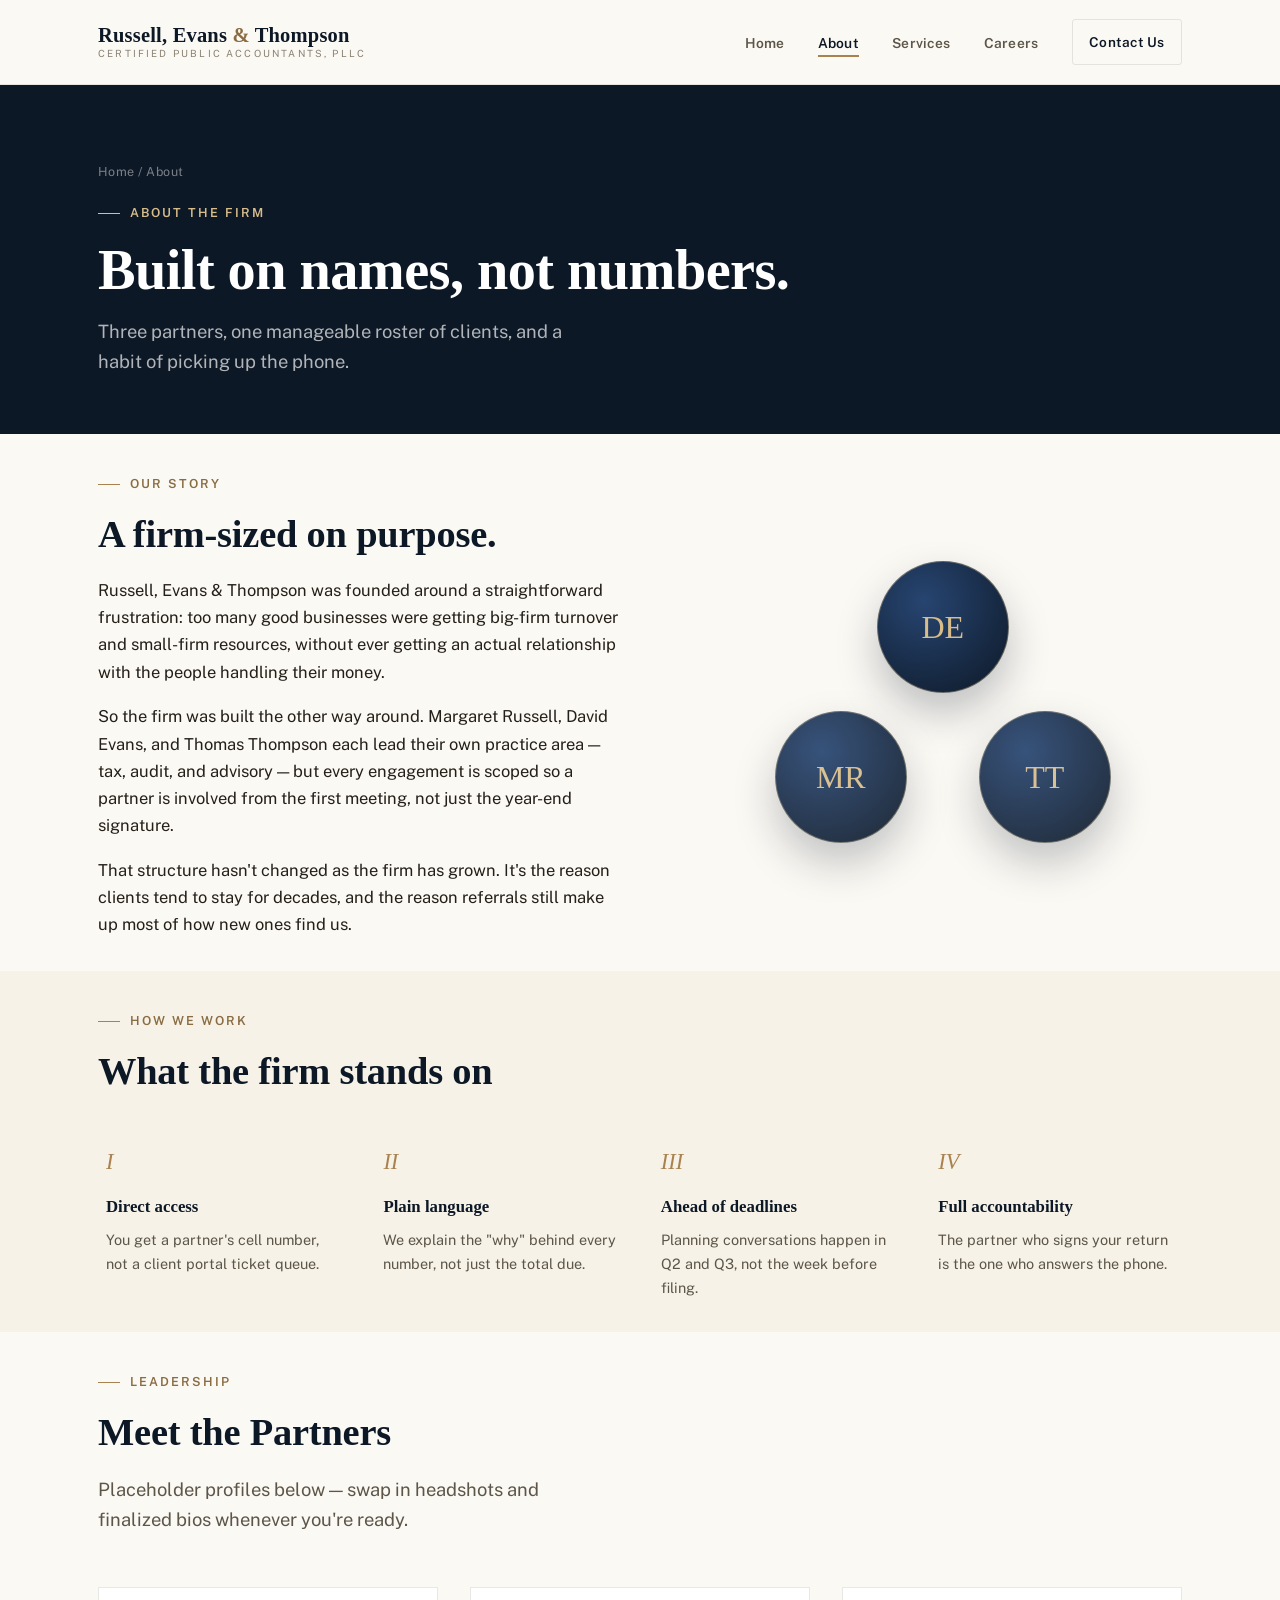
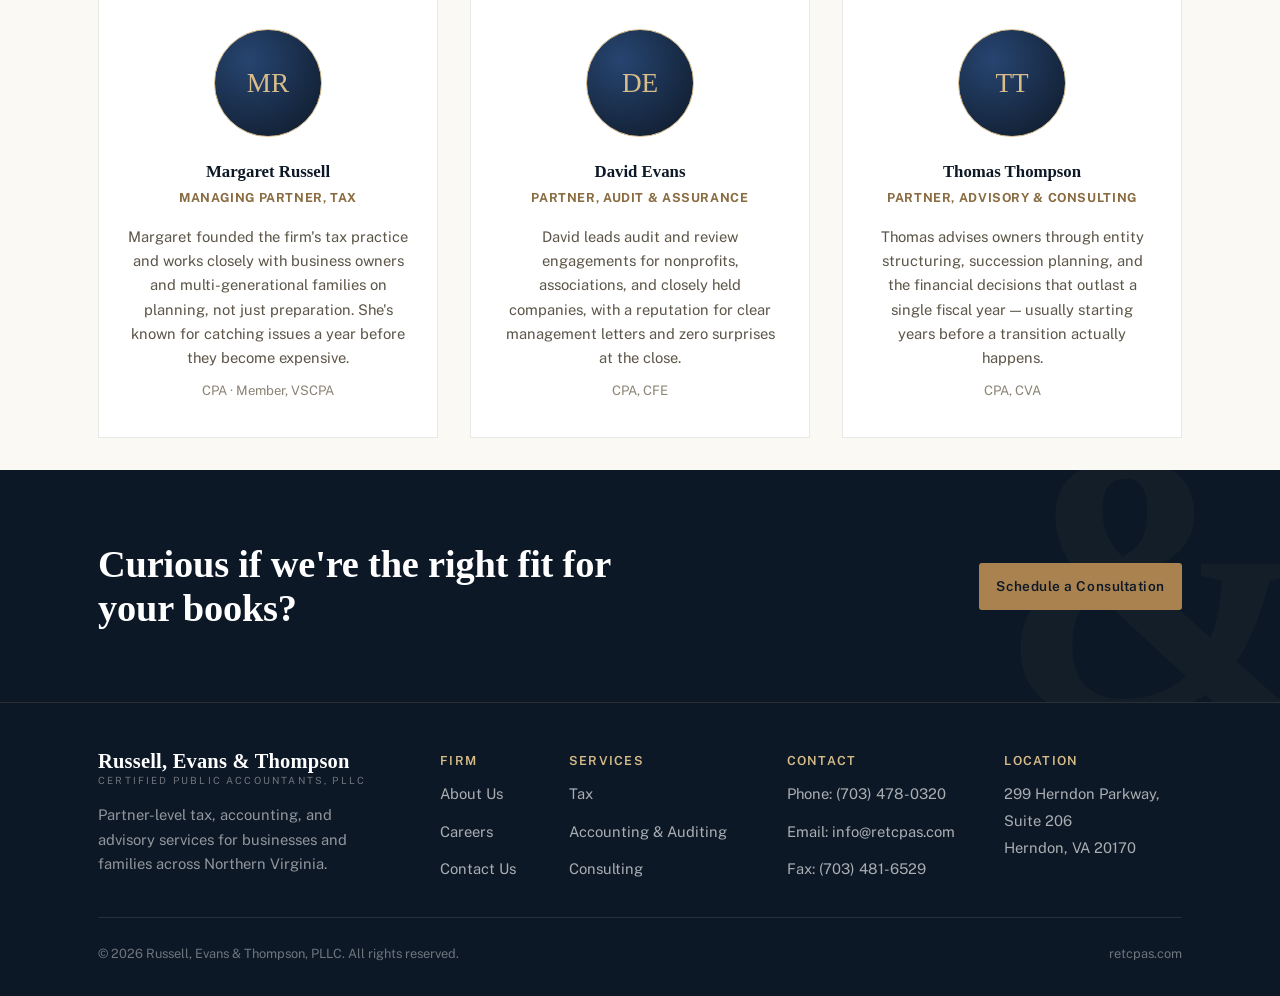
==== about.html @ a379a824 "init" ====
<!DOCTYPE html>
<html lang="en">
<head>
<meta charset="UTF-8">
<meta name="viewport" content="width=device-width, initial-scale=1.0">
<title>About Us | Russell, Evans & Thompson, PLLC</title>
<meta name="description" content="Meet the partners and learn the story behind Russell, Evans & Thompson, PLLC.">
<link rel="preconnect" href="https://fonts.googleapis.com">
<link rel="preconnect" href="https://fonts.gstatic.com" crossorigin>
<link href="https://fonts.googleapis.com/css2?family=Fraunces:ital,wght@0,500;0,600;1,500&family=Public+Sans:wght@400;500;600;700&display=swap" rel="stylesheet">
<link rel="stylesheet" href="css/style.css">
</head>
<body>

<header class="site-header">
  <div class="container">
    <a href="index.html" class="logo">
      <span class="logo-name">Russell, Evans <span>&amp;</span> Thompson</span>
      <span class="logo-sub">Certified Public Accountants, PLLC</span>
    </a>
    <nav class="main-nav">
      <ul>
        <li><a class="nav-link" href="index.html">Home</a></li>
        <li><a class="nav-link" href="about.html">About</a></li>
        <li class="has-dropdown">
          <a class="nav-link" href="tax.html">Services</a>
          <div class="dropdown">
            <a href="tax.html">Tax</a>
            <a href="accounting-auditing.html">Accounting &amp; Auditing</a>
            <a href="consulting.html">Consulting</a>
          </div>
        </li>
        <li><a class="nav-link" href="careers.html">Careers</a></li>
      </ul>
      <a href="contact.html" class="btn btn-outline-dark nav-cta">Contact Us</a>
    </nav>
    <button class="nav-toggle" aria-label="Toggle menu" aria-expanded="false"><span></span></button>
  </div>
</header>

<section class="page-hero">
  <div class="container">
    <span class="breadcrumb"><a href="index.html">Home</a> / About</span><br>
    <span class="eyebrow hero-eyebrow" style="margin-top:1.2rem;">About the Firm</span>
    <h1>Built on names, not numbers.</h1>
    <p class="lede">Three partners, one manageable roster of clients, and a habit of picking up the phone.</p>
  </div>
</section>

<section>
  <div class="container two-col">
    <div>
      <span class="eyebrow">Our Story</span>
      <h2 style="margin: 1.1rem 0 1.3rem;">A firm-sized on purpose.</h2>
      <p style="margin-bottom: 1.1rem;">Russell, Evans &amp; Thompson was founded around a straightforward frustration: too many good businesses were getting big-firm turnover and small-firm resources, without ever getting an actual relationship with the people handling their money.</p>
      <p style="margin-bottom: 1.1rem;">So the firm was built the other way around. Margaret Russell, David Evans, and Thomas Thompson each lead their own practice area — tax, audit, and advisory — but every engagement is scoped so a partner is involved from the first meeting, not just the year-end signature.</p>
      <p>That structure hasn't changed as the firm has grown. It's the reason clients tend to stay for decades, and the reason referrals still make up most of how new ones find us.</p>
    </div>
    <div class="monogram-trio" aria-hidden="true">
      <div class="monogram">MR</div>
      <div class="monogram">DE</div>
      <div class="monogram">TT</div>
    </div>
  </div>
</section>

<section class="section-cream">
  <div class="container">
    <div class="section-head">
      <span class="eyebrow">How We Work</span>
      <h2 style="margin: 1.1rem 0 1.3rem;">What the firm stands on</h2>
    </div>
    <div class="values-grid">
      <div class="value-item">
        <span class="mark">I</span>
        <h4>Direct access</h4>
        <p>You get a partner's cell number, not a client portal ticket queue.</p>
      </div>
      <div class="value-item">
        <span class="mark">II</span>
        <h4>Plain language</h4>
        <p>We explain the "why" behind every number, not just the total due.</p>
      </div>
      <div class="value-item">
        <span class="mark">III</span>
        <h4>Ahead of deadlines</h4>
        <p>Planning conversations happen in Q2 and Q3, not the week before filing.</p>
      </div>
      <div class="value-item">
        <span class="mark">IV</span>
        <h4>Full accountability</h4>
        <p>The partner who signs your return is the one who answers the phone.</p>
      </div>
    </div>
  </div>
</section>

<section>
  <div class="container">
    <div class="section-head">
      <span class="eyebrow">Leadership</span>
      <h2 style="margin: 1.1rem 0 1.3rem;">Meet the Partners</h2>
      <p class="lede">Placeholder profiles below — swap in headshots and finalized bios whenever you're ready.</p>
    </div>
    <div class="team-grid">
      <div class="team-card">
        <div class="avatar">MR</div>
        <h4>Margaret Russell</h4>
        <span class="role">Managing Partner, Tax</span>
        <p class="bio">Margaret founded the firm's tax practice and works closely with business owners and multi-generational families on planning, not just preparation. She's known for catching issues a year before they become expensive.</p>
        <span class="creds">CPA · Member, VSCPA</span>
      </div>
      <div class="team-card">
        <div class="avatar">DE</div>
        <h4>David Evans</h4>
        <span class="role">Partner, Audit &amp; Assurance</span>
        <p class="bio">David leads audit and review engagements for nonprofits, associations, and closely held companies, with a reputation for clear management letters and zero surprises at the close.</p>
        <span class="creds">CPA, CFE</span>
      </div>
      <div class="team-card">
        <div class="avatar">TT</div>
        <h4>Thomas Thompson</h4>
        <span class="role">Partner, Advisory &amp; Consulting</span>
        <p class="bio">Thomas advises owners through entity structuring, succession planning, and the financial decisions that outlast a single fiscal year — usually starting years before a transition actually happens.</p>
        <span class="creds">CPA, CVA</span>
      </div>
    </div>
  </div>
</section>

<section class="cta-banner">
  <span class="hero-amp" aria-hidden="true" style="font-size: 24rem; opacity: 0.5;">&amp;</span>
  <div class="container">
    <h2>Curious if we're the right fit for your books?</h2>
    <a href="contact.html" class="btn btn-primary">Schedule a Consultation</a>
  </div>
</section>

<footer class="site-footer">
  <div class="container">
    <div class="footer-grid">
      <div>
        <a href="index.html" class="logo">
          <span class="logo-name">Russell, Evans &amp; Thompson</span>
          <span class="logo-sub">Certified Public Accountants, PLLC</span>
        </a>
        <p class="footer-about">Partner-level tax, accounting, and advisory services for businesses and families across Northern Virginia.</p>
      </div>
      <div class="footer-col">
        <h4>Firm</h4>
        <ul>
          <li><a href="about.html">About Us</a></li>
          <li><a href="careers.html">Careers</a></li>
          <li><a href="contact.html">Contact Us</a></li>
        </ul>
      </div>
      <div class="footer-col">
        <h4>Services</h4>
        <ul>
          <li><a href="tax.html">Tax</a></li>
          <li><a href="accounting-auditing.html">Accounting &amp; Auditing</a></li>
          <li><a href="consulting.html">Consulting</a></li>
        </ul>
      </div>
      <div class="footer-col">
        <h4>Contact</h4>
        <ul>
          <li><a href="tel:7034780320">Phone: (703) 478-0320</a></li>
          <li><a href="mailto:info@retcpas.com">Email: info@retcpas.com</a></li>
          <li><a href="tel:7034816529">Fax: (703) 481-6529</a></li>
        </ul>
      </div>
      <div class="footer-col">
        <h4>Location</h4>
        <ul>
          <li><a href="https://maps.app.goo.gl/bE8forkSp5L4sg2X7" target="_blank" rel="noopener noreferrer">299 Herndon Parkway, Suite 206<br>Herndon, VA 20170</a></li>
        </ul>
      </div>
    </div>
    <div class="footer-bottom">
      <span>© 2026 Russell, Evans &amp; Thompson, PLLC. All rights reserved.</span>
      <span>retcpas.com</span>
    </div>
  </div>
</footer>

<script src="js/main.js"></script>
</body>
</html>
---- css/style.css ----
/* ============================================================
   Russell, Evans & Thompson, PLLC — Site Stylesheet
   Design tokens
   ============================================================ */

:root {
  /* Color */
  --navy-950: #0d1826;
  --navy-900: #122238;
  --navy-800: #1b3153;
  --navy-700: #274571;
  --brass: #a9824f;
  --brass-light: #d8bd8b;
  --brass-dim: #8a6c42;
  --cream: #f6f2e8;
  --paper: #fbf9f4;
  --ink: #241f18;
  --ink-soft: #5c5548;
  --ink-faint: #8b8374;
  --white: #ffffff;
  --line: rgba(169, 130, 79, 0.28);
  --line-soft: rgba(36, 31, 24, 0.1);

  /* Type */
  --font-display: "Lora", "Iowan Old Style", Georgia, serif;
  --font-body: "Public Sans", "Segoe UI", Helvetica, Arial, sans-serif;
  --font-eyebrow: "Public Sans", sans-serif;

  /* Layout */
  --container: 1180px;
  --gutter: clamp(1.25rem, 4vw, 3rem);
  --radius: 3px;
}

/* ============================================================
   Reset / base
   ============================================================ */

* { box-sizing: border-box; }
html { scroll-behavior: smooth; }

body {
  margin: 0;
  background: var(--paper);
  color: var(--ink);
  font-family: var(--font-body);
  font-size: 16.5px;
  line-height: 1.65;
  -webkit-font-smoothing: antialiased;
}

img { max-width: 100%; display: block; }
a { color: inherit; text-decoration: none; }
ul { margin: 0; padding: 0; list-style: none; }
h1, h2, h3, h4 { font-family: var(--font-display); margin: 0; font-weight: 600; color: var(--navy-950); }
p { margin: 0; }
button { font-family: inherit; cursor: pointer; }

.container {
  max-width: var(--container);
  margin: 0 auto;
  padding-left: var(--gutter);
  padding-right: var(--gutter);
}

:focus-visible {
  outline: 2px solid var(--brass);
  outline-offset: 3px;
}

@media (prefers-reduced-motion: reduce) {
  *, *::before, *::after { animation-duration: 0.001ms !important; transition-duration: 0.001ms !important; }
  html { scroll-behavior: auto; }
}

/* ============================================================
   Type scale
   ============================================================ */

.eyebrow {
  font-family: var(--font-eyebrow);
  font-size: 0.78rem;
  letter-spacing: 0.16em;
  text-transform: uppercase;
  color: var(--brass-dim);
  font-weight: 600;
  display: inline-flex;
  align-items: center;
  gap: 0.6rem;
}

.eyebrow::before {
  content: "";
  width: 22px;
  height: 1px;
  background: var(--brass);
  display: inline-block;
}

h1 { font-size: clamp(2.4rem, 4.4vw, 3.8rem); line-height: 1.08; letter-spacing: -0.01em; }
h2 { font-size: clamp(1.9rem, 3vw, 2.6rem); line-height: 1.15; letter-spacing: -0.005em; }
h3 { font-size: 1.35rem; line-height: 1.3; }
h4 { font-size: 1.05rem; }

.lede {
  font-size: 1.15rem;
  color: var(--ink-soft);
  max-width: 46ch;
}

.rule {
  border: none;
  border-top: 1px solid var(--line);
  margin: 0;
}

.rule-ledger {
  height: 4px;
  background: none;
  border: none;
  position: relative;
  width: 64px;
}
.rule-ledger::before, .rule-ledger::after {
  content: "";
  position: absolute;
  left: 0; right: 0;
  height: 1px;
  background: var(--brass);
}
.rule-ledger::before { top: 0; }
.rule-ledger::after { top: 3px; width: 34px; }

/* ============================================================
   Buttons
   ============================================================ */

.btn {
  display: inline-flex;
  align-items: center;
  padding: 0.7rem 1rem;
  font-family: var(--font-eyebrow);
  font-size: 0.85rem;
  font-weight: 600;
  letter-spacing: 0.04em;
  border-radius: var(--radius);
  border: 1px solid transparent;
  transition: all 0.2s ease;
  white-space: nowrap;
}

.btn-primary {
  background: var(--brass);
  color: var(--navy-950);
}
.btn-primary:hover { background: var(--brass-light); }

.btn-outline {
  border-color: rgba(255,255,255,0.35);
  color: var(--white);
}
.btn-outline:hover { border-color: var(--brass); color: var(--brass-light); }

.btn-outline-dark {
  border-color: var(--line-soft);
  color: var(--navy-950);
}
.btn-outline-dark:hover { border-color: var(--brass); color: var(--brass-dim); }

.btn-arrow::after { content: "→"; transition: transform 0.2s ease; }
.btn-arrow:hover::after { transform: translateX(3px); }

/* ============================================================
   Header / Nav
   ============================================================ */

.site-header {
  position: sticky;
  top: 0;
  z-index: 100;
  background: rgba(251, 249, 244, 1);
  border-bottom: 1px solid var(--line-soft);
}

.site-header .container {
  display: flex;
  align-items: center;
  justify-content: space-between;
  height: 84px;
}

.logo {
  display: flex;
  flex-direction: column;
  line-height: 1;
}
.logo .logo-name {
  font-family: var(--font-display);
  font-size: 1.28rem;
  font-weight: 600;
  color: var(--navy-950);
  letter-spacing: 0.01em;
}
.logo .logo-name span { color: var(--brass-dim); }
.logo .logo-sub {
  font-family: var(--font-eyebrow);
  font-size: 0.62rem;
  letter-spacing: 0.22em;
  color: var(--ink-faint);
  margin-top: 4px;
  text-transform: uppercase;
}

.main-nav { display: flex; align-items: center; gap: 2.1rem; }

.main-nav ul { display: flex; gap: 2.1rem; align-items: center; }

.main-nav a.nav-link {
  font-family: var(--font-eyebrow);
  font-size: 0.86rem;
  font-weight: 600;
  color: var(--ink-soft);
  padding: 0.3rem 0;
  position: relative;
  letter-spacing: 0.01em;
}
.main-nav a.nav-link::after {
  content: "";
  position: absolute;
  left: 0; bottom: -2px;
  width: 0; height: 2px;
  background: var(--brass);
  transition: width 0.2s ease;
}
.main-nav a.nav-link:hover::after,
.main-nav a.nav-link.active::after { width: 100%; }
.main-nav a.nav-link.active { color: var(--navy-950); }

.has-dropdown { position: relative; }
.dropdown {
  position: absolute;
  top: 100%;
  left: -1.2rem;
  min-width: 230px;
  background: var(--white);
  border: 1px solid var(--line-soft);
  border-top: 2px solid var(--brass);
  box-shadow: 0 18px 40px rgba(13,24,38,0.1);
  padding: 0.5rem 0;
  opacity: 0;
  visibility: hidden;
  transform: translateY(6px);
  transition: all 0.18s ease;
}
.has-dropdown:hover .dropdown,
.has-dropdown:focus-within .dropdown {
  opacity: 1; visibility: visible; transform: translateY(0);
}
.dropdown a {
  display: block;
  padding: 0.7rem 1.2rem;
  font-size: 0.86rem;
  font-family: var(--font-eyebrow);
  color: var(--ink-soft);
  font-weight: 500;
}
.dropdown a:hover { background: var(--cream); color: var(--navy-950); }

.nav-cta { margin-left: 0rem; }

.nav-toggle {
  display: none;
  background: none;
  border: none;
  width: 34px;
  height: 26px;
  position: relative;
}
.nav-toggle span, .nav-toggle span::before, .nav-toggle span::after {
  content: "";
  position: absolute;
  left: 0; right: 0;
  height: 2px;
  background: var(--navy-950);
  transition: all 0.2s ease;
}
.nav-toggle span { top: 12px; }
.nav-toggle span::before { top: -9px; }
.nav-toggle span::after { top: 9px; }
.nav-toggle.open span { background: transparent; }
.nav-toggle.open span::before { transform: rotate(45deg) translate(6px, 7px); }
.nav-toggle.open span::after { transform: rotate(-45deg) translate(6px, -7px); }

/* ============================================================
   Hero
   ============================================================ */

.hero {
  position: relative;
  background: linear-gradient(180deg, var(--navy-950), var(--navy-900) 70%);
  color: var(--white);
  overflow: hidden;
  padding: 4rem 0 3.5rem;
}

.hero-amp {
  position: absolute;
  right: -3vw;
  top: 50%;
  transform: translateY(-50%);
  font-family: var(--font-display);
  font-size: 46rem;
  line-height: 1;
  color: rgba(216, 189, 139, 0.07);
  font-weight: 600;
  pointer-events: none;
  user-select: none;
}

.hero .container { position: relative; z-index: 1; }
.hero-content { max-width: 620px; }
.hero-eyebrow { color: var(--brass-light); }
.hero-eyebrow::before { background: var(--brass-light); }
.hero h1 { color: var(--white); margin: 1.1rem 0 1.4rem; }
.hero h1 em { font-style: italic; color: var(--brass-light); }
.hero .lede { color: rgba(255,255,255,0.72); font-size: 1.15rem; margin-bottom: 2.2rem; }
.hero-actions { display: flex; gap: 1rem; flex-wrap: wrap; }

/* stat strip */
.stat-strip {
  background: var(--navy-800);
  color: var(--white);
  border-top: 1px solid rgba(216,189,139,0.18);
}
.stat-strip .container {
  display: grid;
  grid-template-columns: repeat(3, 1fr);
  gap: 2rem;
  padding-top: 2.6rem;
  padding-bottom: 2.6rem;
}
.stat { text-align: center; border-left: 1px solid rgba(255,255,255,0.12); padding-left: 2rem; }
.stat:first-child { border-left: none; padding-left: 0; }
.stat .num {
  font-family: var(--font-display);
  font-size: 2.3rem;
  color: var(--brass-light);
  display: block;
}
.stat .label {
  font-family: var(--font-eyebrow);
  font-size: 0.78rem;
  letter-spacing: 0.06em;
  color: rgba(255,255,255,0.65);
  margin-top: 0.3rem;
  display: block;
}

/* ============================================================
   Sections general
   ============================================================ */

section { padding: 2rem 0; }
.section-cream { background: var(--cream); }
.section-navy { background: var(--navy-950); color: var(--white); }
.section-navy h2 { color: var(--white); }
.section-head { max-width: 640px; margin-bottom: 3.2rem; }
.section-head .rule-ledger { margin: 1.1rem 0 1.3rem; }

.two-col {
  display: grid;
  grid-template-columns: 1.05fr 0.95fr;
  gap: clamp(2rem, 6vw, 5rem);
  align-items: center;
}

/* Monogram trio graphic used on About preview */
.monogram-trio {
  display: flex;
  justify-content: center;
  align-items: flex-end;
  gap: -10px;
  position: relative;
  height: auto;
}
.monogram {
  width: 132px;
  height: 132px;
  border-radius: 50%;
  display: flex;
  align-items: center;
  justify-content: center;
  font-family: var(--font-display);
  font-size: 2rem;
  color: var(--brass-light);
  background: radial-gradient(circle at 35% 30%, var(--navy-700), var(--navy-950));
  border: 1px solid rgba(216,189,139,0.4);
  position: relative;
  box-shadow: 0 20px 40px rgba(13,24,38,0.25);
}
.monogram-trio .monogram:nth-child(1) { margin-right: -30px; transform: translateY(75px); z-index: 1; opacity: 0.92; }
.monogram-trio .monogram:nth-child(2) { z-index: 1; transform: translateY(-75px) }
.monogram-trio .monogram:nth-child(3) { margin-left: -30px; transform: translateY(75px); z-index: 1; opacity: 0.92; }

/* ============================================================
   Cards: services
   ============================================================ */

.card-grid {
  display: flex;
  flex-wrap: nowrap;
  gap: 1.75rem;
  align-items: stretch;
}

.service-card {
  display: flex;
  flex-direction: column;
  background: var(--white);
  border: 1px solid var(--line-soft);
  border-top: 3px solid var(--brass);
  padding: 1rem 2rem;
  transition: transform 0.2s ease, box-shadow 0.2s ease;
}
.service-card:hover { transform: translateY(-5px); box-shadow: 0 22px 50px rgba(13,24,38,0.09); }
.service-card .index {
  font-family: var(--font-display);
  font-style: italic;
  color: var(--brass);
  font-size: 1rem;
  margin-bottom: 0.5rem;
  display: block;
}
.service-card h3 { margin-bottom: 0.8rem; }
.service-card p { color: var(--ink-soft); font-size: 0.98rem; margin-bottom: 1rem; }
.service-card .card-link {
  font-family: var(--font-eyebrow);
  font-size: 0.82rem;
  font-weight: 700;
  letter-spacing: 0.03em;
  color: var(--navy-900);
  display: inline-flex;
  /* gap: 0.4rem; */
  align-items: end;
  margin-top: auto;
}
.service-card .card-link::after { content: "→"; transition: transform 0.2s ease; }
.service-card .card-link:hover::after { transform: translateX(3px); }

/* ============================================================
   Team cards
   ============================================================ */

.team-grid {
  display: grid;
  grid-template-columns: repeat(3, 1fr);
  gap: 2rem;
}

.team-card {
  background: var(--white);
  border: 1px solid var(--line-soft);
  text-align: center;
  padding: 2.6rem 1.8rem 2.2rem;
}
.avatar {
  width: 108px;
  height: 108px;
  margin: 0 auto 1.3rem;
  border-radius: 50%;
  background: radial-gradient(circle at 32% 28%, var(--navy-700), var(--navy-950));
  border: 1px solid var(--brass-light);
  display: flex;
  align-items: center;
  justify-content: center;
  font-family: var(--font-display);
  font-size: 1.7rem;
  color: var(--brass-light);
}
.team-card h4 { margin-bottom: 0.15rem; }
.team-card .role {
  font-family: var(--font-eyebrow);
  font-size: 0.78rem;
  letter-spacing: 0.05em;
  color: var(--brass-dim);
  text-transform: uppercase;
  font-weight: 700;
  margin-bottom: 1rem;
  display: block;
}
.team-card p.bio { color: var(--ink-soft); font-size: 0.92rem; }
.team-card .creds { color: var(--ink-faint); font-size: 0.82rem; margin-top: 0.6rem; display: block; }

/* ============================================================
   CTA banner
   ============================================================ */

.cta-banner {
  background: var(--navy-950);
  color: var(--white);
  padding: 4.5rem 0;
  position: relative;
  overflow: hidden;
}
.cta-banner .container {
  display: flex;
  justify-content: space-between;
  align-items: center;
  flex-wrap: wrap;
  gap: 1.6rem;
  position: relative;
  z-index: 1;
}
.cta-banner h2 { color: var(--white); max-width: 520px; }

/* ============================================================
   Footer
   ============================================================ */

.site-footer {
  background: var(--navy-950);
  color: rgba(255,255,255,0.7);
  padding: 3rem 0 2rem;
  border-top: 1px solid rgba(216,189,139,0.15);
}
.footer-grid {
  display: grid;
  grid-template-columns: 1.7fr 0.5fr 1fr 1fr 1fr;
  gap: 2.5rem;
  padding-bottom: 1.5rem;
}
.footer-grid .logo-name { color: var(--white); }
.footer-grid .logo-sub { color: rgba(255,255,255,0.4); }
.footer-about { color: rgba(255,255,255,0.55); font-size: 0.92rem; margin-top: 1.1rem; max-width: 30ch; }
.footer-col h4 {
  color: var(--brass-light);
  font-family: var(--font-eyebrow);
  font-size: 0.78rem;
  letter-spacing: 0.1em;
  text-transform: uppercase;
  margin-bottom: 0.5rem;
}
.footer-col ul li { margin-bottom: 0.65rem; }
.footer-col a { font-size: 0.92rem; color: rgba(255,255,255,0.65); }
.footer-col a:hover { color: var(--brass-light); }
.footer-bottom {
  border-top: 1px solid rgba(255,255,255,0.1);
  padding-top: 1.6rem;
  display: flex;
  justify-content: space-between;
  flex-wrap: wrap;
  gap: 0.8rem;
  font-size: 0.8rem;
  color: rgba(255,255,255,0.4);
}

/* ============================================================
   Inner page header (Tax / Accounting / Consulting / Careers / Contact / About)
   ============================================================ */

.page-hero {
  background: var(--navy-950);
  color: var(--white);
  padding: 4.5rem 0 3.5rem;
  position: relative;
  overflow: hidden;
}
.page-hero .container { position: relative; z-index: 1; }
.page-hero h1 { color: var(--white); margin-top: 1rem; }
.page-hero .lede { color: rgba(255,255,255,0.68); margin-top: 1rem; }
.breadcrumb {
  font-family: var(--font-eyebrow);
  font-size: 0.78rem;
  color: rgba(255,255,255,0.45);
  letter-spacing: 0.04em;
}
.breadcrumb a:hover { color: var(--brass-light); }

.content-block { max-width: 720px; }
.content-block h2 { margin-top: 0; }
.content-block p { color: var(--ink-soft); margin-bottom: 1.1rem; }
.content-block ul.check-list { margin: 1.4rem 0; }
.content-block ul.check-list li {
  padding-left: 1.7rem;
  position: relative;
  margin-bottom: 0.8rem;
  color: var(--ink-soft);
}
.content-block ul.check-list li::before {
  content: "✓";
  position: absolute;
  left: 0; top: 1px;
  color: var(--brass);
  font-weight: 700;
}
.content-block ul.check-list li ul.sublist {
  margin-left: 1.2rem;
  margin-top: 0.5rem;
  margin-bottom: 0rem;
}
.content-block ul.check-list li ul.sublist li::before {
  content: "•";
  position: absolute;
  left: 0; top: 1px;
  color: var(--brass);
  font-weight: 700;
  margin-right: -0.5rem;
}

.sidebar-card {
  background: var(--white);
  border: 1px solid var(--line-soft);
  border-left: 3px solid var(--brass);
  padding: 2rem;
}
.sidebar-card h4 { margin-bottom: 1rem; }
.sidebar-card ul li {
  padding: 0.55rem 0;
  border-bottom: 1px solid var(--line-soft);
  font-size: 0.92rem;
  color: var(--ink-soft);
}
.sidebar-card ul li:last-child { border-bottom: none; }

.service-layout {
  display: grid;
  grid-template-columns: 1fr 320px;
  gap: 3.5rem;
}

/* Process steps (used across service pages) */
.process-list { display: grid; gap: 1.6rem; margin-top: 1.3rem; }
.process-step { display: flex; gap: 1.4rem; align-items: flex-start; }
.process-num {
  font-family: var(--font-display);
  font-style: italic;
  color: var(--brass);
  font-size: 1.6rem;
  min-width: 2.4rem;
  margin-top: -0.4rem;
  text-align: right;
}
.process-step h4 { margin-bottom: 0rem; }
.process-step p { color: var(--ink-soft); font-size: 0.94rem; margin-bottom: -0.5rem;}

/* Values grid (About page) */
.values-grid {
  display: grid;
  grid-template-columns: repeat(4, 1fr);
  gap: 1.6rem;
}
.value-item { padding: 0rem 0.5rem 0; }
.value-item .mark { font-family: var(--font-display); font-style: italic; color: var(--brass); font-size: 1.4rem; }
.value-item h4 { margin: 0.7rem 0 0.5rem; }
.value-item p { font-size: 0.9rem; color: var(--ink-soft); }

/* Timeline (About) */
.timeline { border-left: 2px solid var(--line); padding-left: 2.2rem; display: grid; gap: 2.4rem; margin-top: 1rem; }
.timeline-item { position: relative; }
.timeline-item::before {
  content: "";
  position: absolute;
  left: -2.32rem;
  top: 0.35rem;
  width: 10px; height: 10px;
  border-radius: 50%;
  background: var(--brass);
  border: 2px solid var(--paper);
}
.timeline-item .yr { font-family: var(--font-eyebrow); font-size: 0.8rem; letter-spacing: 0.06em; color: var(--brass-dim); font-weight: 700; }
.timeline-item h4 { margin: 0.3rem 0 0.4rem; }
.timeline-item p { color: var(--ink-soft); font-size: 0.92rem; max-width: 52ch; }

/* Careers */
.perk-grid { display: grid; grid-template-columns: repeat(2, 1fr); gap: 1.4rem; }
.perk-item {
  display: flex; gap: 1rem; align-items: flex-start;
  background: var(--white); border: 1px solid var(--line-soft); padding: 1.5rem;
}
.perk-item .glyph { font-family: var(--font-display); font-style: italic; color: var(--brass); font-size: 1.3rem; margin-top: -0.1rem;}
.perk-item h4 { font-size: 0.98rem; margin-bottom: 0.3rem; }
.perk-item p { font-size: 0.87rem; color: var(--ink-soft); }

.opening-row {
  display: flex;
  justify-content: space-between;
  align-items: center;
  padding: 1.6rem 0;
  border-bottom: 1px solid var(--line-soft);
  flex-wrap: wrap;
  gap: 1rem;
}
.opening-row:first-child { border-top: 1px solid var(--line-soft); }
.opening-title h4 { margin-bottom: 0.3rem; }
.opening-meta { font-size: 0.84rem; color: var(--ink-faint); font-family: var(--font-eyebrow); }

/* Contact page */
.contact-layout { display: grid; grid-template-columns: 1fr 1fr; gap: 4rem; }
.info-card { display: flex; gap: 1.1rem; margin-bottom: 1.8rem; }
.info-card .glyph {
  width: 42px; height: 42px; border-radius: 50%;
  background: var(--navy-950); color: var(--brass-light);
  display: flex; align-items: center; justify-content: center;
  font-family: var(--font-display); font-style: italic; flex-shrink: 0;
}
.info-card .glyph img { width: 25px; height: 25px; }
.info-card h4 { margin-bottom: 0.25rem; }
.info-card p { color: var(--ink-soft); font-size: 0.92rem; }

.form-group { margin-bottom: 1.4rem; }
.form-group label {
  display: block;
  font-family: var(--font-eyebrow);
  font-size: 0.78rem;
  letter-spacing: 0.05em;
  text-transform: uppercase;
  color: var(--ink-soft);
  margin-bottom: 0.5rem;
  font-weight: 600;
}
.form-group input, .form-group select, .form-group textarea {
  width: 100%;
  border: 1px solid var(--line-soft);
  background: var(--white);
  padding: 0.85rem 1rem;
  font-family: var(--font-body);
  font-size: 0.95rem;
  color: var(--ink);
  border-radius: var(--radius);
}
.form-group input:focus, .form-group select:focus, .form-group textarea:focus {
  outline: none;
  border-color: var(--brass);
}
.form-row { display: grid; grid-template-columns: 1fr 1fr; gap: 1.2rem; }
.form-note { font-size: 0.82rem; color: var(--ink-faint); margin-top: 1rem; }
.form-success {
  display: none;
  background: var(--cream);
  border-left: 3px solid var(--brass);
  padding: 1.3rem 1.5rem;
  margin-bottom: 1.5rem;
  font-size: 0.94rem;
}
.form-success.visible { display: block; }

.map-plate {
  height: 300px;
  background: var(--navy-950);
  position: relative;
  overflow: hidden;
  display: flex;
  align-items: center;
  justify-content: center;
  margin-top: 2rem;
}
.map-plate span {
  font-family: var(--font-eyebrow);
  font-size: 0.8rem;
  letter-spacing: 0.08em;
  color: rgba(255,255,255,0.5);
  text-transform: uppercase;
  z-index: 1;
}
.map-plate::before {
  content: "";
  position: absolute; inset: 0;
  background-image: repeating-linear-gradient(0deg, rgba(216,189,139,0.08) 0 1px, transparent 1px 40px),
                     repeating-linear-gradient(90deg, rgba(216,189,139,0.08) 0 1px, transparent 1px 40px);
}

/* ============================================================
   Responsive
   ============================================================ */

@media (max-width: 980px) {
  .card-grid, .team-grid { grid-template-columns: repeat(2, 1fr); }
  .two-col { grid-template-columns: 1fr; }
  .stat-strip .container { grid-template-columns: 1fr; gap: 1.4rem; }
  .stat { border-left: none; padding-left: 0; text-align: left; display: flex; align-items: baseline; gap: 0.8rem; }
  .footer-grid { grid-template-columns: 1fr 1fr; }
  .service-layout { grid-template-columns: 1fr; }
  .values-grid { grid-template-columns: repeat(2, 1fr); }
  .contact-layout { grid-template-columns: 1fr; }
  .perk-grid { grid-template-columns: 1fr; }
}

@media (max-width: 760px) {
  .main-nav { position: fixed; top: 84px; left: 0; right: 0; bottom: 0; background: var(--paper); flex-direction: column; align-items: stretch; padding: 1.5rem var(--gutter); transform: translateX(100%); transition: transform 0.25s ease; overflow-y: auto; }
  .main-nav.open { transform: translateX(0); }
  .main-nav ul { flex-direction: column; align-items: flex-start; gap: 0; width: 100%; }
  .main-nav ul li { width: 100%; border-bottom: 1px solid var(--line-soft); }
  .main-nav a.nav-link { display: block; padding: 1.1rem 0; }
  .has-dropdown .dropdown { position: static; opacity: 1; visibility: visible; transform: none; box-shadow: none; border: none; padding-left: 1rem; display: none; }
  .has-dropdown.open .dropdown { display: block; }
  .nav-cta { margin: 1.2rem 0 0; }
  .nav-toggle { display: block; }
  .card-grid, .team-grid, .values-grid { grid-template-columns: 1fr; }
  .footer-grid { grid-template-columns: 1fr; gap: 2.2rem; }
  .hero-amp { font-size: 22rem; }
  .form-row { grid-template-columns: 1fr; }
}
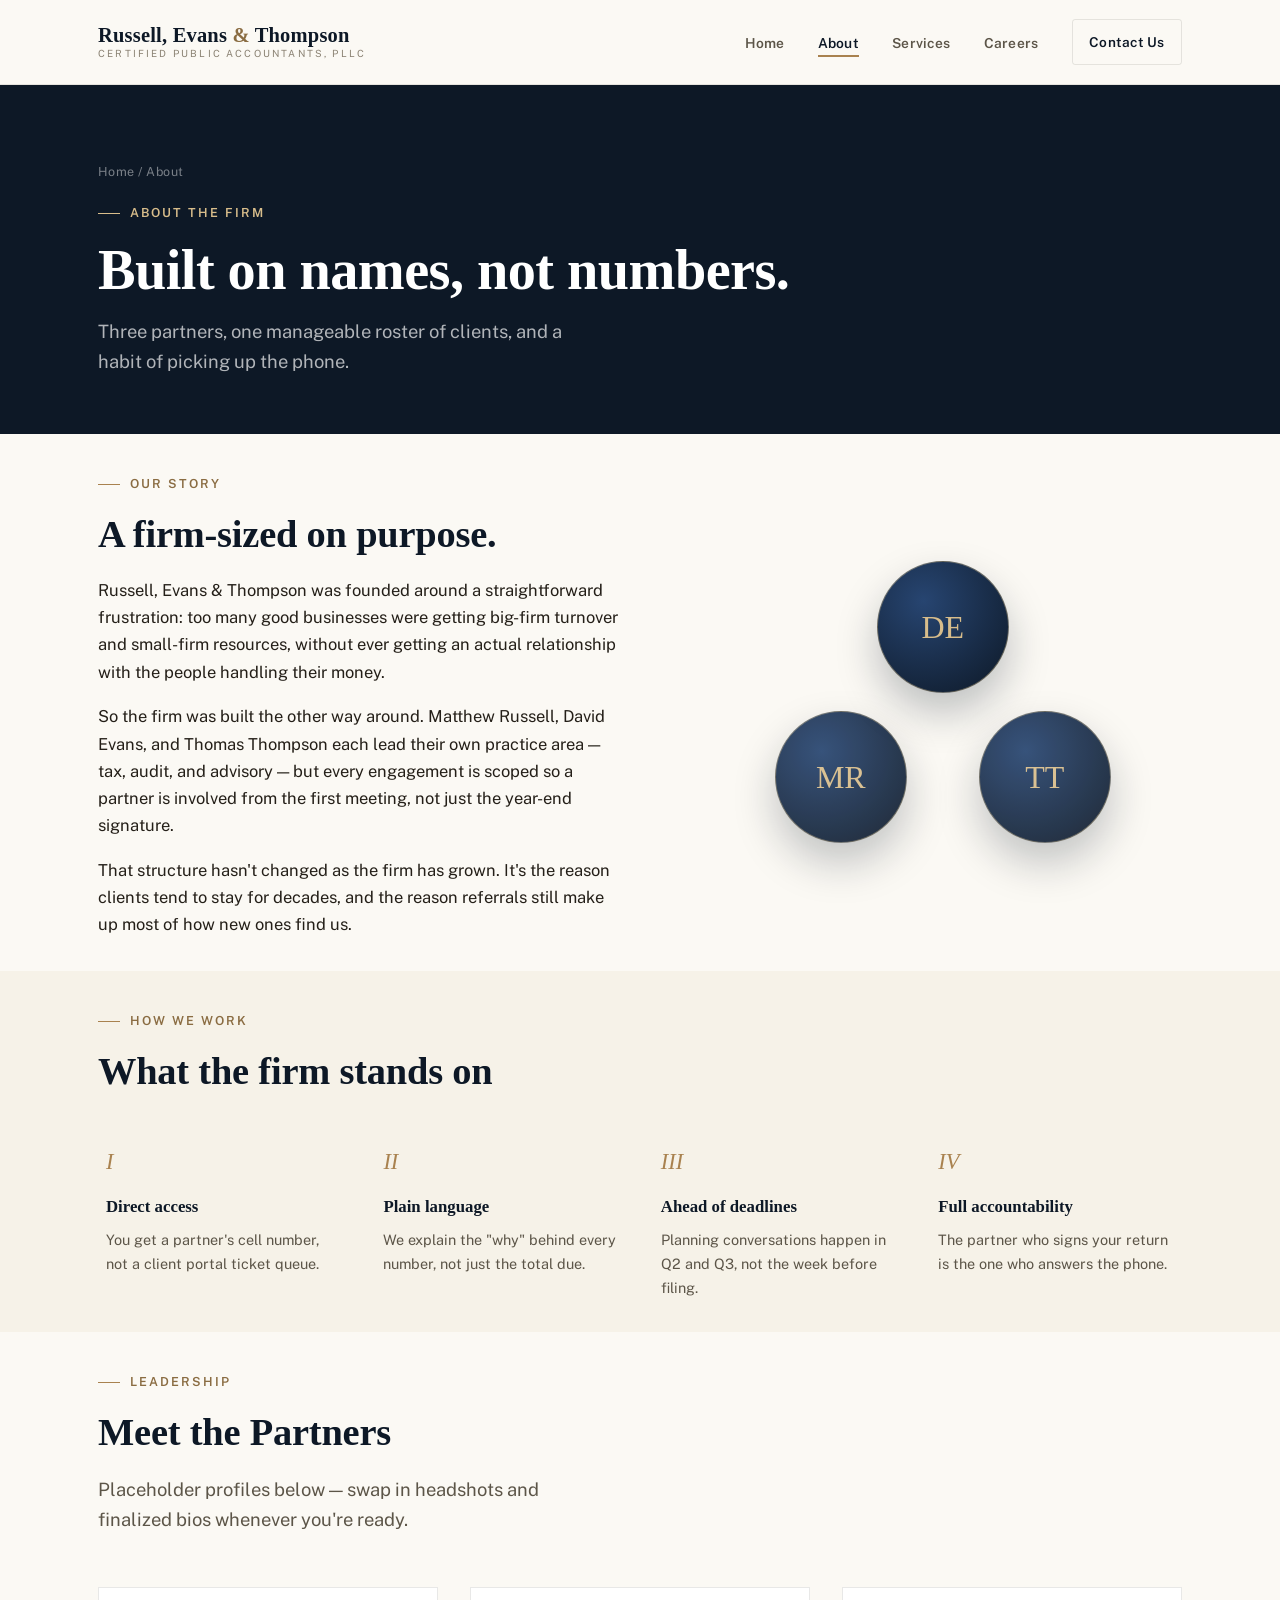
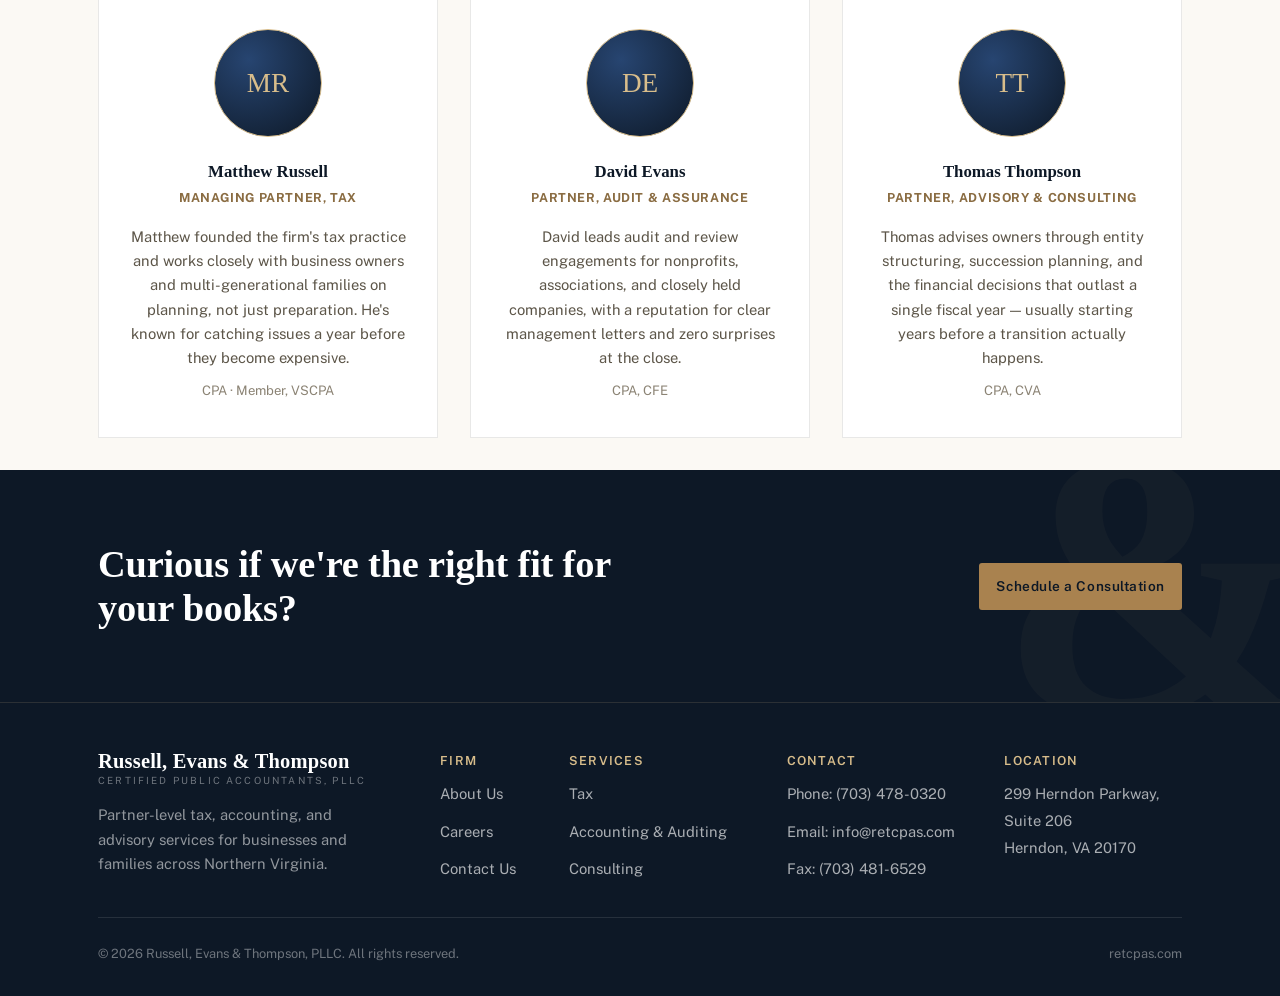
==== commit c9638c18: "matthew" ====
--- a/about.html
+++ b/about.html
@@ -53,7 +53,7 @@
       <span class="eyebrow">Our Story</span>
       <h2 style="margin: 1.1rem 0 1.3rem;">A firm-sized on purpose.</h2>
       <p style="margin-bottom: 1.1rem;">Russell, Evans &amp; Thompson was founded around a straightforward frustration: too many good businesses were getting big-firm turnover and small-firm resources, without ever getting an actual relationship with the people handling their money.</p>
-      <p style="margin-bottom: 1.1rem;">So the firm was built the other way around. Margaret Russell, David Evans, and Thomas Thompson each lead their own practice area — tax, audit, and advisory — but every engagement is scoped so a partner is involved from the first meeting, not just the year-end signature.</p>
+      <p style="margin-bottom: 1.1rem;">So the firm was built the other way around. Matthew Russell, David Evans, and Thomas Thompson each lead their own practice area — tax, audit, and advisory — but every engagement is scoped so a partner is involved from the first meeting, not just the year-end signature.</p>
       <p>That structure hasn't changed as the firm has grown. It's the reason clients tend to stay for decades, and the reason referrals still make up most of how new ones find us.</p>
     </div>
     <div class="monogram-trio" aria-hidden="true">
@@ -105,9 +105,9 @@
     <div class="team-grid">
       <div class="team-card">
         <div class="avatar">MR</div>
-        <h4>Margaret Russell</h4>
+        <h4>Matthew Russell</h4>
         <span class="role">Managing Partner, Tax</span>
-        <p class="bio">Margaret founded the firm's tax practice and works closely with business owners and multi-generational families on planning, not just preparation. She's known for catching issues a year before they become expensive.</p>
+        <p class="bio">Matthew founded the firm's tax practice and works closely with business owners and multi-generational families on planning, not just preparation. He's known for catching issues a year before they become expensive.</p>
         <span class="creds">CPA · Member, VSCPA</span>
       </div>
       <div class="team-card">
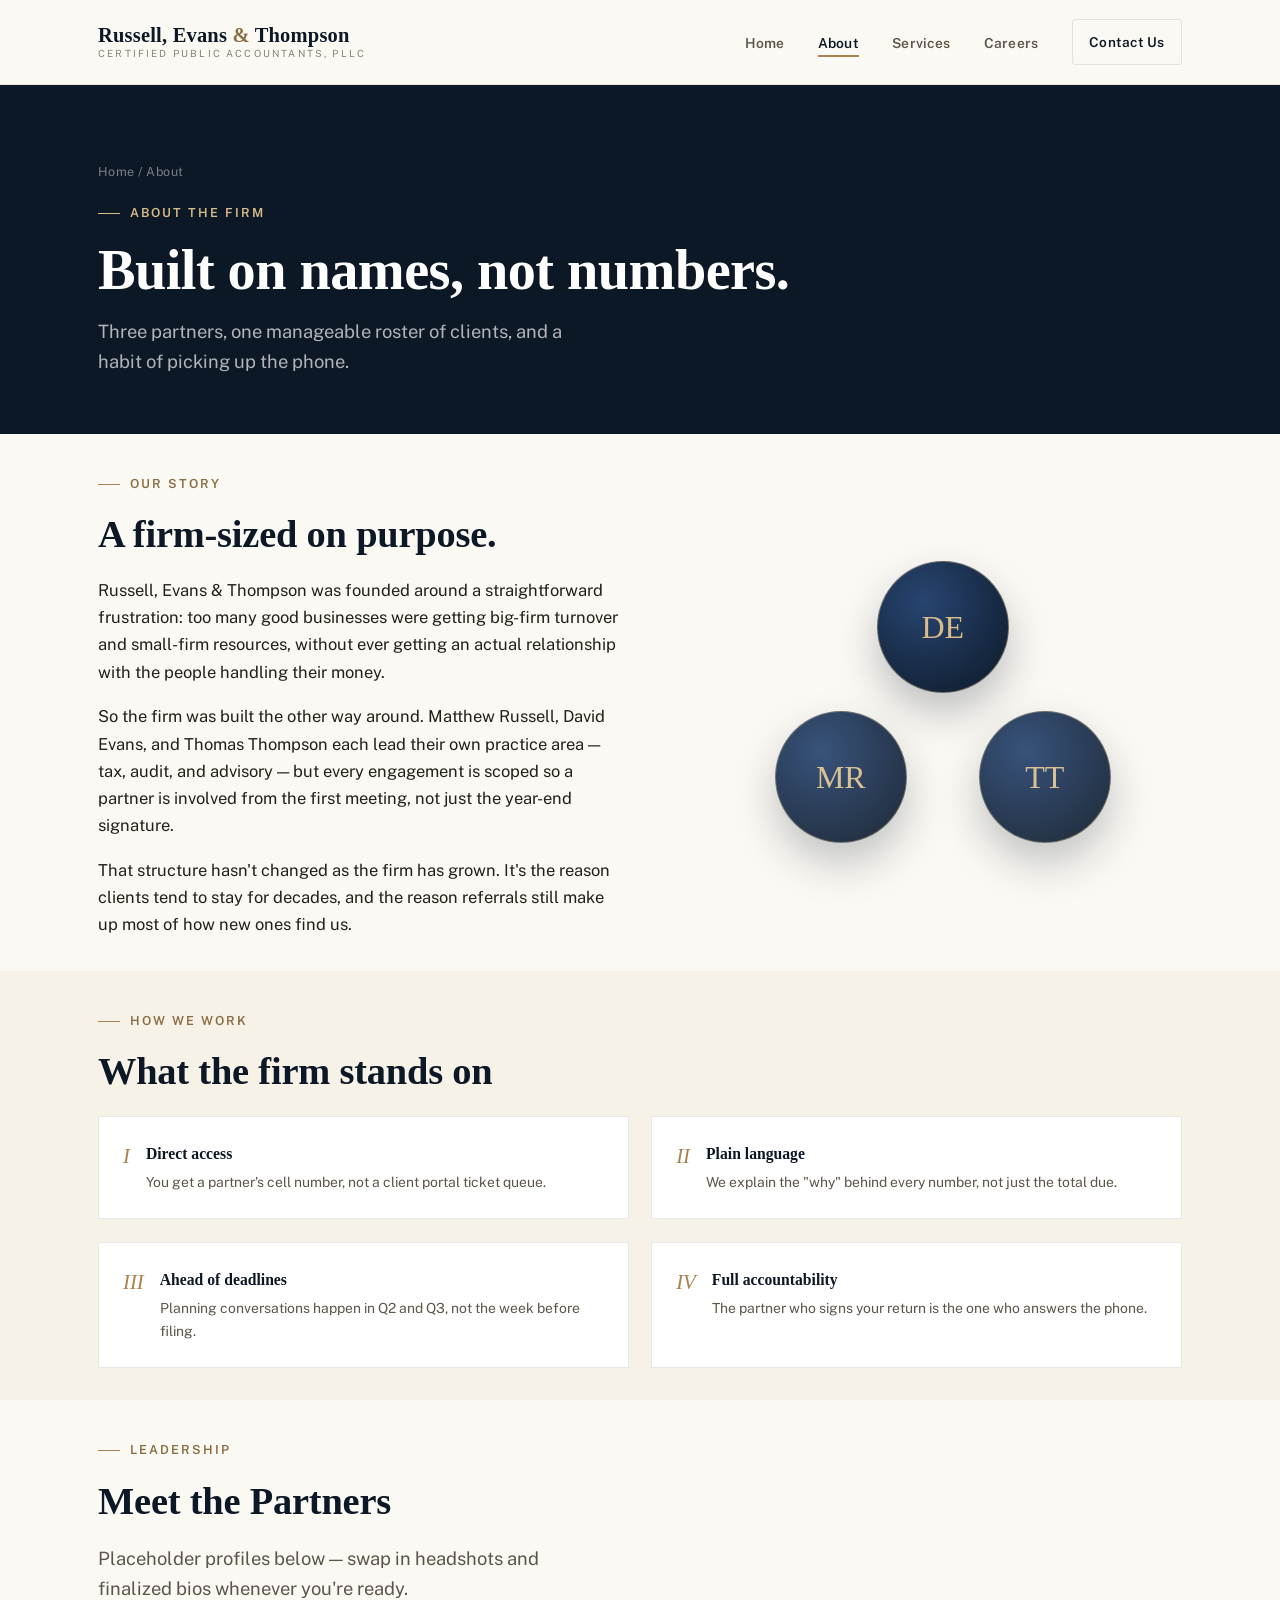
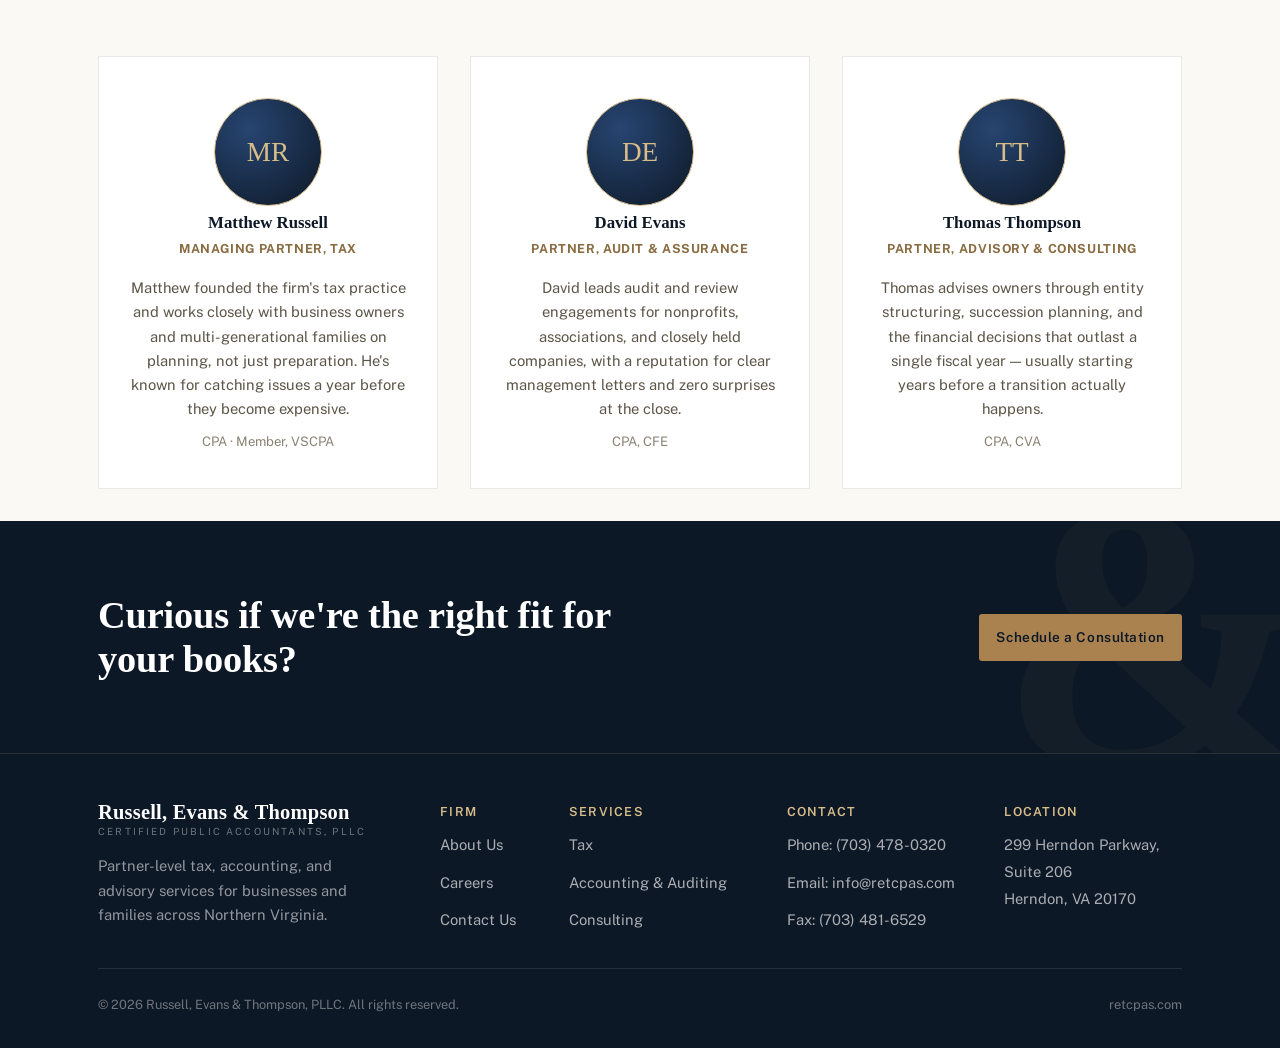
==== commit a3a6a923: "Fixing styles" ====
--- a/about.html
+++ b/about.html
@@ -66,30 +66,26 @@
 
 <section class="section-cream">
   <div class="container">
-    <div class="section-head">
+    <div class="section-head" style="margin-bottom: 1.4rem;">
       <span class="eyebrow">How We Work</span>
-      <h2 style="margin: 1.1rem 0 1.3rem;">What the firm stands on</h2>
+      <h2 style="margin: 1.1rem 0 0;">What the firm stands on</h2>
     </div>
-    <div class="values-grid">
-      <div class="value-item">
-        <span class="mark">I</span>
-        <h4>Direct access</h4>
-        <p>You get a partner's cell number, not a client portal ticket queue.</p>
+    <div class="perk-grid">
+      <div class="perk-item">
+        <span class="glyph">I</span>
+        <div><h4>Direct access</h4><p>You get a partner's cell number, not a client portal ticket queue.</p></div>
       </div>
-      <div class="value-item">
-        <span class="mark">II</span>
-        <h4>Plain language</h4>
-        <p>We explain the "why" behind every number, not just the total due.</p>
+      <div class="perk-item">
+        <span class="glyph">II</span>
+        <div><h4>Plain language</h4><p>We explain the "why" behind every number, not just the total due.</p></div>
       </div>
-      <div class="value-item">
-        <span class="mark">III</span>
-        <h4>Ahead of deadlines</h4>
-        <p>Planning conversations happen in Q2 and Q3, not the week before filing.</p>
+      <div class="perk-item">
+        <span class="glyph">III</span>
+        <div><h4>Ahead of deadlines</h4><p>Planning conversations happen in Q2 and Q3, not the week before filing.</p></div>
       </div>
-      <div class="value-item">
-        <span class="mark">IV</span>
-        <h4>Full accountability</h4>
-        <p>The partner who signs your return is the one who answers the phone.</p>
+      <div class="perk-item">
+        <span class="glyph">IV</span>
+        <div><h4>Full accountability</h4><p>The partner who signs your return is the one who answers the phone.</p></div>
       </div>
     </div>
   </div>
@@ -104,21 +100,21 @@
     </div>
     <div class="team-grid">
       <div class="team-card">
-        <div class="avatar">MR</div>
+        <div class="avatar" style="margin: 0 auto 0.2rem;">MR</div>
         <h4>Matthew Russell</h4>
         <span class="role">Managing Partner, Tax</span>
         <p class="bio">Matthew founded the firm's tax practice and works closely with business owners and multi-generational families on planning, not just preparation. He's known for catching issues a year before they become expensive.</p>
         <span class="creds">CPA · Member, VSCPA</span>
       </div>
       <div class="team-card">
-        <div class="avatar">DE</div>
+        <div class="avatar" style="margin: 0 auto 0.2rem;">DE</div>
         <h4>David Evans</h4>
         <span class="role">Partner, Audit &amp; Assurance</span>
         <p class="bio">David leads audit and review engagements for nonprofits, associations, and closely held companies, with a reputation for clear management letters and zero surprises at the close.</p>
         <span class="creds">CPA, CFE</span>
       </div>
       <div class="team-card">
-        <div class="avatar">TT</div>
+        <div class="avatar" style="margin: 0 auto 0.2rem;">TT</div>
         <h4>Thomas Thompson</h4>
         <span class="role">Partner, Advisory &amp; Consulting</span>
         <p class="bio">Thomas advises owners through entity structuring, succession planning, and the financial decisions that outlast a single fiscal year — usually starting years before a transition actually happens.</p>
--- a/css/style.css
+++ b/css/style.css
@@ -466,7 +466,7 @@
 .avatar {
   width: 108px;
   height: 108px;
-  margin: 0 auto 1.3rem;
+  margin: 0 0;
   border-radius: 50%;
   background: radial-gradient(circle at 32% 28%, var(--navy-700), var(--navy-950));
   border: 1px solid var(--brass-light);
@@ -594,24 +594,27 @@
   font-weight: 700;
 }
 .content-block ul.check-list li ul.sublist {
-  margin-left: 1.2rem;
+  margin-left: 1rem;
   margin-top: 0.5rem;
-  margin-bottom: 0rem;
+  margin-bottom: 0.5rem;
+}
+.content-block ul.check-list li ul.sublist li {
+  padding-left: 1.2rem;
+  margin-bottom: 0.4rem;
 }
 .content-block ul.check-list li ul.sublist li::before {
-  content: "•";
-  position: absolute;
-  left: 0; top: 1px;
+  content: "•"; /* Use a solid square or "•" bullet */
+  font-size: 1.7rem;
+  left: 0;
+  top: -8.5px;
   color: var(--brass);
-  font-weight: 700;
-  margin-right: -0.5rem;
 }
 
 .sidebar-card {
   background: var(--white);
   border: 1px solid var(--line-soft);
   border-left: 3px solid var(--brass);
-  padding: 2rem;
+  padding: 1rem 2rem 2rem;
 }
 .sidebar-card h4 { margin-bottom: 1rem; }
 .sidebar-card ul li {
@@ -643,15 +646,26 @@
 .process-step h4 { margin-bottom: 0rem; }
 .process-step p { color: var(--ink-soft); font-size: 0.94rem; margin-bottom: -0.5rem;}
 
+/* Old Value Item and grid*/
 /* Values grid (About page) */
-.values-grid {
+/* .values-grid {
   display: grid;
   grid-template-columns: repeat(4, 1fr);
   gap: 1.6rem;
-}
-.value-item { padding: 0rem 0.5rem 0; }
-.value-item .mark { font-family: var(--font-display); font-style: italic; color: var(--brass); font-size: 1.4rem; }
-.value-item h4 { margin: 0.7rem 0 0.5rem; }
+} */
+/* .value-item { padding: 0rem 0.5rem 0; } */
+/* .value-item .mark { font-family: var(--font-display); font-style: italic; color: var(--brass); font-size: 1.4rem; } */
+/* .value-item h4 { margin: 0.7rem 0 0.5rem; } */
+/* .value-item p { font-size: 0.9rem; color: var(--ink-soft); } */
+
+/* New Value Item and Grid */
+.values-grid { display: grid; grid-template-columns: repeat(2, 1fr); gap: 1.4rem; }
+.value-item {
+  display: flex; gap: 1rem; align-items: flex-start;
+  background: var(--white); border: 1px solid var(--line-soft); padding: 1.5rem;
+}
+.value-item .mark { font-family: var(--font-display); font-style: italic; color: var(--brass); font-size: 1.4rem; margin-top: -0.1rem;}
+.value-item h4 { font-size: 0.98rem; margin-bottom: 0.3rem; }
 .value-item p { font-size: 0.9rem; color: var(--ink-soft); }
 
 /* Timeline (About) */
@@ -777,26 +791,79 @@
   .card-grid, .team-grid { grid-template-columns: repeat(2, 1fr); }
   .two-col { grid-template-columns: 1fr; }
   .stat-strip .container { grid-template-columns: 1fr; gap: 1.4rem; }
-  .stat { border-left: none; padding-left: 0; text-align: left; display: flex; align-items: baseline; gap: 0.8rem; }
+  .stat { 
+  border-left: none; 
+  padding-left: 0; 
+  text-align: center; 
+  display: block; 
+  }
   .footer-grid { grid-template-columns: 1fr 1fr; }
   .service-layout { grid-template-columns: 1fr; }
-  .values-grid { grid-template-columns: repeat(2, 1fr); }
+  .values-grid { grid-template-columns: 1fr; }
   .contact-layout { grid-template-columns: 1fr; }
   .perk-grid { grid-template-columns: 1fr; }
+  .content-block { max-width: 100%; }
+  .service-layout aside, .sidebar-card { width: 100%; }
 }
 
 @media (max-width: 760px) {
-  .main-nav { position: fixed; top: 84px; left: 0; right: 0; bottom: 0; background: var(--paper); flex-direction: column; align-items: stretch; padding: 1.5rem var(--gutter); transform: translateX(100%); transition: transform 0.25s ease; overflow-y: auto; }
+  .main-nav { position: fixed; top: 84px; left: 0; right: 0; bottom: 0; background: var(--paper); flex-direction: column; align-items: stretch; padding: 1rem var(--gutter); transform: translateX(100%); transition: transform 0.25s ease; overflow-y: auto; }
   .main-nav.open { transform: translateX(0); }
   .main-nav ul { flex-direction: column; align-items: flex-start; gap: 0; width: 100%; }
   .main-nav ul li { width: 100%; border-bottom: 1px solid var(--line-soft); }
   .main-nav a.nav-link { display: block; padding: 1.1rem 0; }
   .has-dropdown .dropdown { position: static; opacity: 1; visibility: visible; transform: none; box-shadow: none; border: none; padding-left: 1rem; display: none; }
   .has-dropdown.open .dropdown { display: block; }
-  .nav-cta { margin: 1.2rem 0 0; }
+  .nav-cta { margin: 0.8rem 0 0; text-align: center; justify-content: center; }
   .nav-toggle { display: block; }
-  .card-grid, .team-grid, .values-grid { grid-template-columns: 1fr; }
+  .card-grid, .team-grid { grid-template-columns: 1fr; }
   .footer-grid { grid-template-columns: 1fr; gap: 2.2rem; }
   .hero-amp { font-size: 22rem; }
   .form-row { grid-template-columns: 1fr; }
+  /* Monogram Trio fixes for mobile screens */
+  .monogram-trio {
+    margin-top: 2rem;
+    margin-bottom: 2rem;
+    height: 120px; /* Provides clear vertical space so it doesn't bleed into next section */
+    align-items: center;
+  }
+  .monogram {
+    width: 80px;
+    height: 80px;
+    font-size: 1.2rem;
+  }
+  .monogram-trio .monogram:nth-child(1) { margin-right: -15px; transform: translateY(20px); }
+  .monogram-trio .monogram:nth-child(2) { transform: translateY(-20px); }
+  .monogram-trio .monogram:nth-child(3) { margin-left: -15px; transform: translateY(20px); }
+  /* Horizontal service cards on mobile */
+  .card-grid {
+    display: flex;
+    flex-direction: column;
+    gap: 1.25rem;
+  }
+  .service-card {
+    display: grid;
+    grid-template-columns: auto 1fr;
+    column-gap: 1.2rem;
+    align-items: start;
+    padding: 1.25rem;
+  }
+  .service-card .index {
+    grid-row: 1 / span 3;
+    font-size: 1.4rem;
+    margin-bottom: 0;
+    padding-top: 0.1rem;
+  }
+  .service-card h3 {
+    grid-column: 2;
+    margin-bottom: 0.4rem;
+  }
+  .service-card p {
+    grid-column: 2;
+    margin-bottom: 0.8rem;
+  }
+  .service-card .card-link {
+    grid-column: 2;
+  }
+  .contact-layout { grid-template-columns: 1fr; gap: 2rem; }
 }
